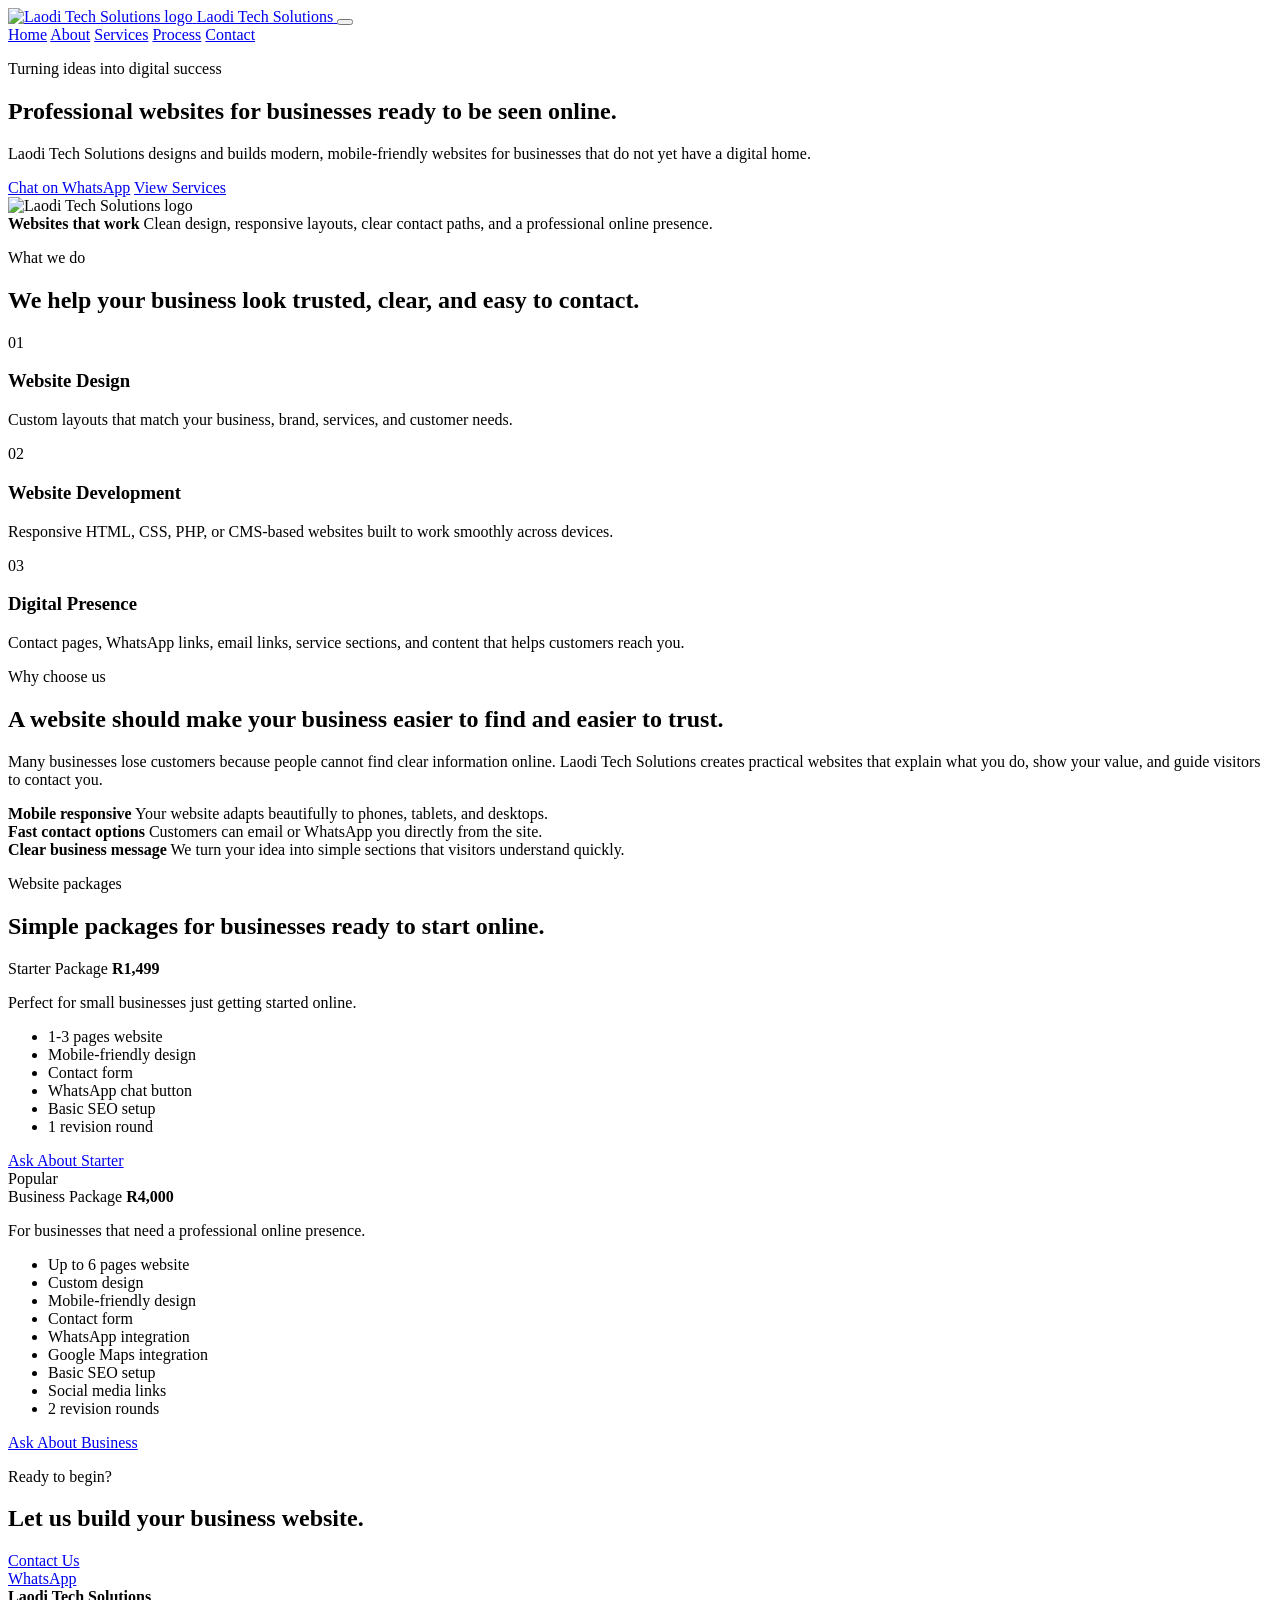
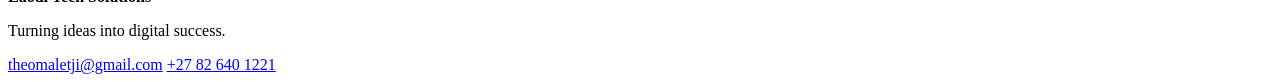
==== index.html @ 39cf4a42 "Add files via upload" ====
<!DOCTYPE html>
<html lang="en">
<head>
  <meta charset="UTF-8">
  <meta name="viewport" content="width=device-width, initial-scale=1.0">
  <title>Laodi Tech Solutions | Websites for Growing Businesses</title>
  <meta name="description" content="Laodi Tech Solutions designs and builds responsive websites for businesses that need a strong digital presence.">
  <link rel="stylesheet" href="assets/css/styles.css">
</head>
<body>
  <header class="site-header">
    <nav class="navbar container">
      <a class="brand" href="index.html" aria-label="Laodi Tech Solutions home">
        <img src="assets/images/laodi-logo.jpeg" alt="Laodi Tech Solutions logo">
        <span>Laodi Tech Solutions</span>
      </a>

      <button class="menu-toggle" type="button" aria-label="Open navigation menu" aria-expanded="false">
        <span></span>
        <span></span>
        <span></span>
      </button>

      <div class="nav-links">
        <a href="index.html" class="active">Home</a>
        <a href="about.html">About</a>
        <a href="services.html">Services</a>
        <a href="process.html">Process</a>
        <a href="contact.html">Contact</a>
      </div>
    </nav>
  </header>

  <main>
    <section class="hero">
      <div class="container hero-grid">
        <div class="hero-content">
          <p class="eyebrow">Turning ideas into digital success</p>
          <h1>Professional websites for businesses ready to be seen online.</h1>
          <p class="hero-text">
            Laodi Tech Solutions designs and builds modern, mobile-friendly websites for businesses that do not yet have a digital home.
          </p>
          <div class="hero-actions">
            <a class="btn btn-primary" href="https://wa.me/27826401221?text=Hello%20Laodi%20Tech%20Solutions%2C%20I%20need%20a%20website%20for%20my%20business." target="_blank" rel="noopener">Chat on WhatsApp</a>
            <a class="btn btn-secondary" href="services.html">View Services</a>
          </div>
        </div>

        <div class="hero-card" aria-label="Laodi Tech Solutions brand card">
          <img src="assets/images/laodi-logo.jpeg" alt="Laodi Tech Solutions logo">
          <div>
            <strong>Websites that work</strong>
            <span>Clean design, responsive layouts, clear contact paths, and a professional online presence.</span>
          </div>
        </div>
      </div>
    </section>

    <section class="section">
      <div class="container section-heading">
        <p class="eyebrow">What we do</p>
        <h2>We help your business look trusted, clear, and easy to contact.</h2>
      </div>

      <div class="container cards three-columns">
        <article class="card">
          <div class="card-icon">01</div>
          <h3>Website Design</h3>
          <p>Custom layouts that match your business, brand, services, and customer needs.</p>
        </article>
        <article class="card">
          <div class="card-icon">02</div>
          <h3>Website Development</h3>
          <p>Responsive HTML, CSS, PHP, or CMS-based websites built to work smoothly across devices.</p>
        </article>
        <article class="card">
          <div class="card-icon">03</div>
          <h3>Digital Presence</h3>
          <p>Contact pages, WhatsApp links, email links, service sections, and content that helps customers reach you.</p>
        </article>
      </div>
    </section>

    <section class="section split-section">
      <div class="container split-grid">
        <div>
          <p class="eyebrow">Why choose us</p>
          <h2>A website should make your business easier to find and easier to trust.</h2>
          <p>
            Many businesses lose customers because people cannot find clear information online. Laodi Tech Solutions creates practical websites that explain what you do, show your value, and guide visitors to contact you.
          </p>
        </div>
        <div class="feature-list">
          <div>
            <strong>Mobile responsive</strong>
            <span>Your website adapts beautifully to phones, tablets, and desktops.</span>
          </div>
          <div>
            <strong>Fast contact options</strong>
            <span>Customers can email or WhatsApp you directly from the site.</span>
          </div>
          <div>
            <strong>Clear business message</strong>
            <span>We turn your idea into simple sections that visitors understand quickly.</span>
          </div>
        </div>
      </div>
    </section>

    <section class="section">
      <div class="container section-heading">
        <p class="eyebrow">Website packages</p>
        <h2>Simple packages for businesses ready to start online.</h2>
      </div>

      <div class="container pricing-grid">
        <article class="pricing-card">
          <div class="pricing-head">
            <span>Starter Package</span>
            <strong>R1,499</strong>
          </div>
          <p>Perfect for small businesses just getting started online.</p>
          <ul>
            <li>1-3 pages website</li>
            <li>Mobile-friendly design</li>
            <li>Contact form</li>
            <li>WhatsApp chat button</li>
            <li>Basic SEO setup</li>
            <li>1 revision round</li>
          </ul>
          <a class="btn btn-primary full-width" href="https://wa.me/27826401221?text=Hello%20Laodi%20Tech%20Solutions%2C%20I%20am%20interested%20in%20the%20Starter%20Package%20for%20R1%2C499." target="_blank" rel="noopener">Ask About Starter</a>
        </article>

        <article class="pricing-card featured">
          <div class="pricing-badge">Popular</div>
          <div class="pricing-head">
            <span>Business Package</span>
            <strong>R4,000</strong>
          </div>
          <p>For businesses that need a professional online presence.</p>
          <ul>
            <li>Up to 6 pages website</li>
            <li>Custom design</li>
            <li>Mobile-friendly design</li>
            <li>Contact form</li>
            <li>WhatsApp integration</li>
            <li>Google Maps integration</li>
            <li>Basic SEO setup</li>
            <li>Social media links</li>
            <li>2 revision rounds</li>
          </ul>
          <a class="btn btn-primary full-width" href="https://wa.me/27826401221?text=Hello%20Laodi%20Tech%20Solutions%2C%20I%20am%20interested%20in%20the%20Business%20Package%20for%20R4%2C000." target="_blank" rel="noopener">Ask About Business</a>
        </article>
      </div>
    </section>

    <section class="cta-section">
      <div class="container cta">
        <div>
          <p class="eyebrow">Ready to begin?</p>
          <h2>Let us build your business website.</h2>
        </div>
        <a class="btn btn-light" href="contact.html">Contact Us</a>
      </div>
    </section>
  </main>

  <a class="whatsapp-float" href="https://wa.me/27826401221?text=Hello%20Laodi%20Tech%20Solutions%2C%20I%20would%20like%20to%20ask%20about%20a%20website." target="_blank" rel="noopener" aria-label="Chat with Laodi Tech Solutions on WhatsApp">
    WhatsApp
  </a>

  <footer class="site-footer">
    <div class="container footer-grid">
      <div>
        <strong>Laodi Tech Solutions</strong>
        <p>Turning ideas into digital success.</p>
      </div>
      <div>
        <a href="mailto:theomaletji@gmail.com">theomaletji@gmail.com</a>
        <a href="https://wa.me/27826401221" target="_blank" rel="noopener">+27 82 640 1221</a>
      </div>
    </div>
  </footer>

  <script src="assets/js/main.js"></script>
</body>
</html>
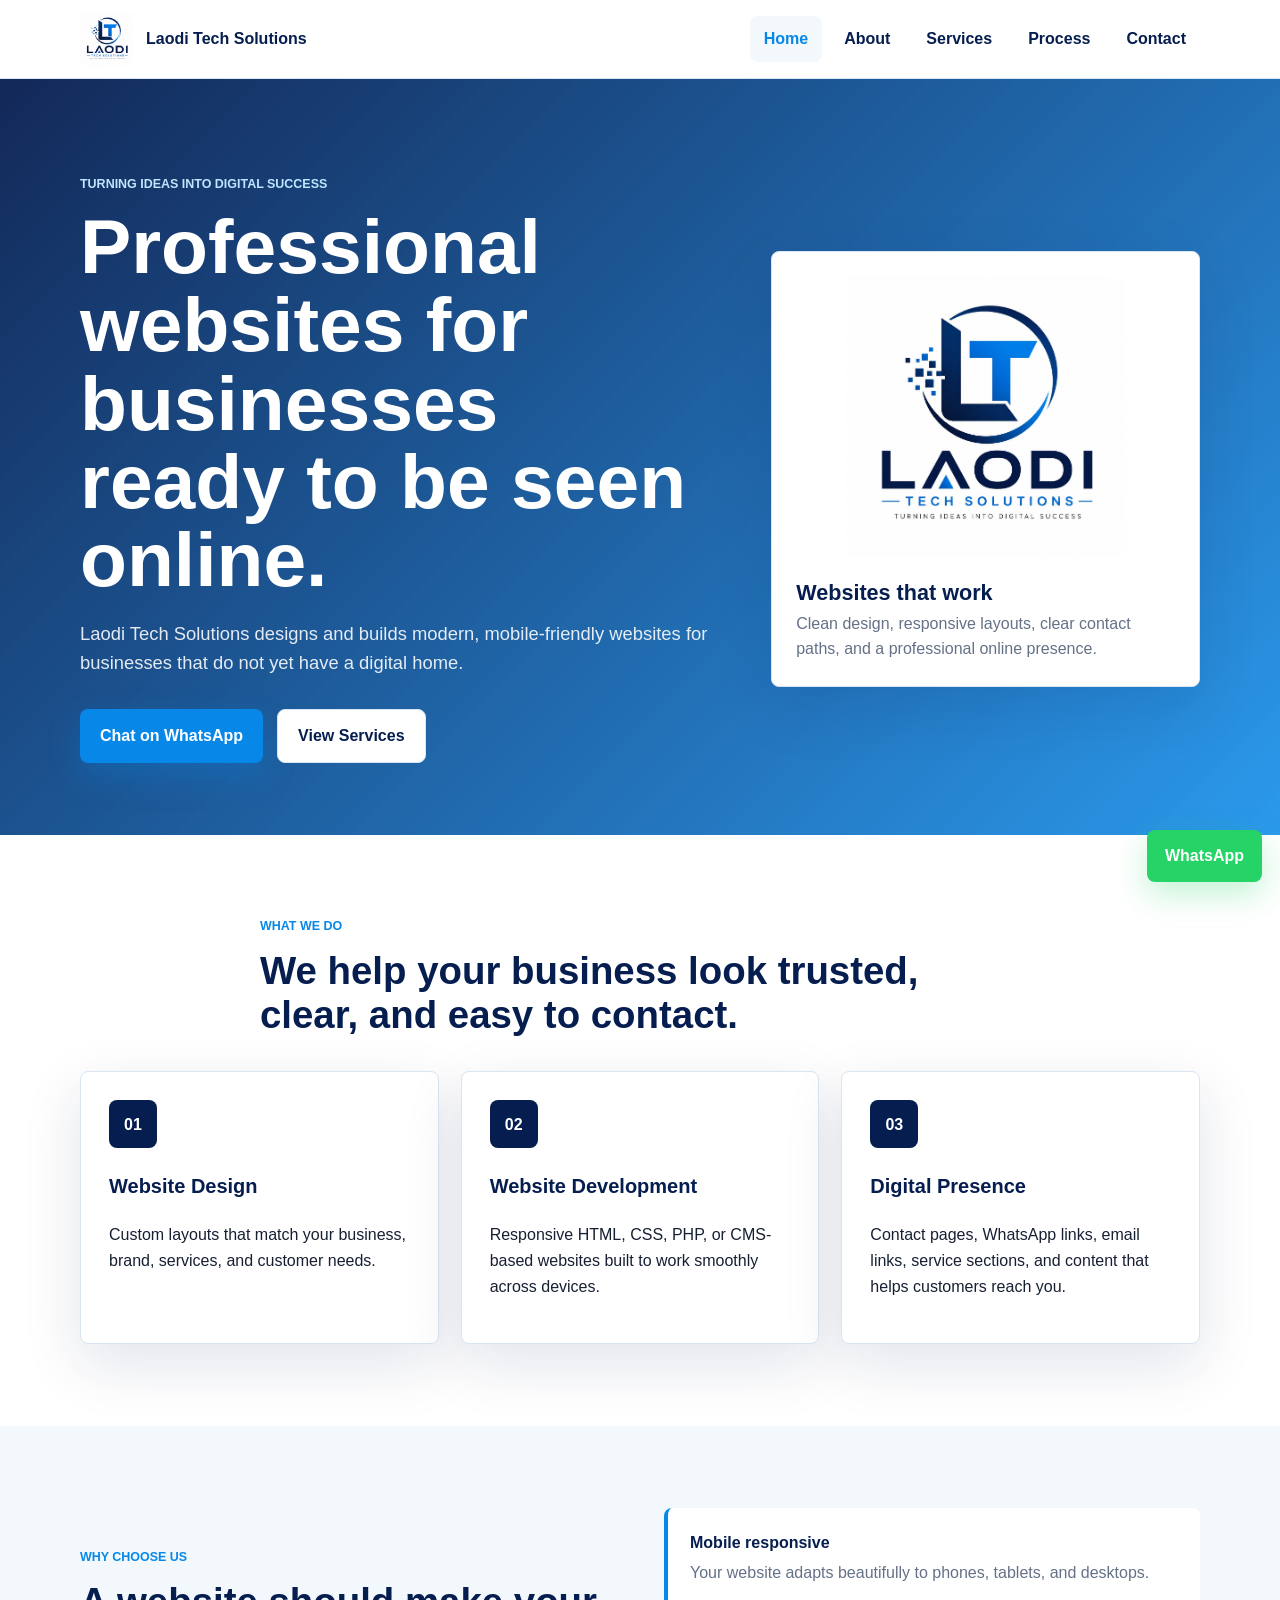
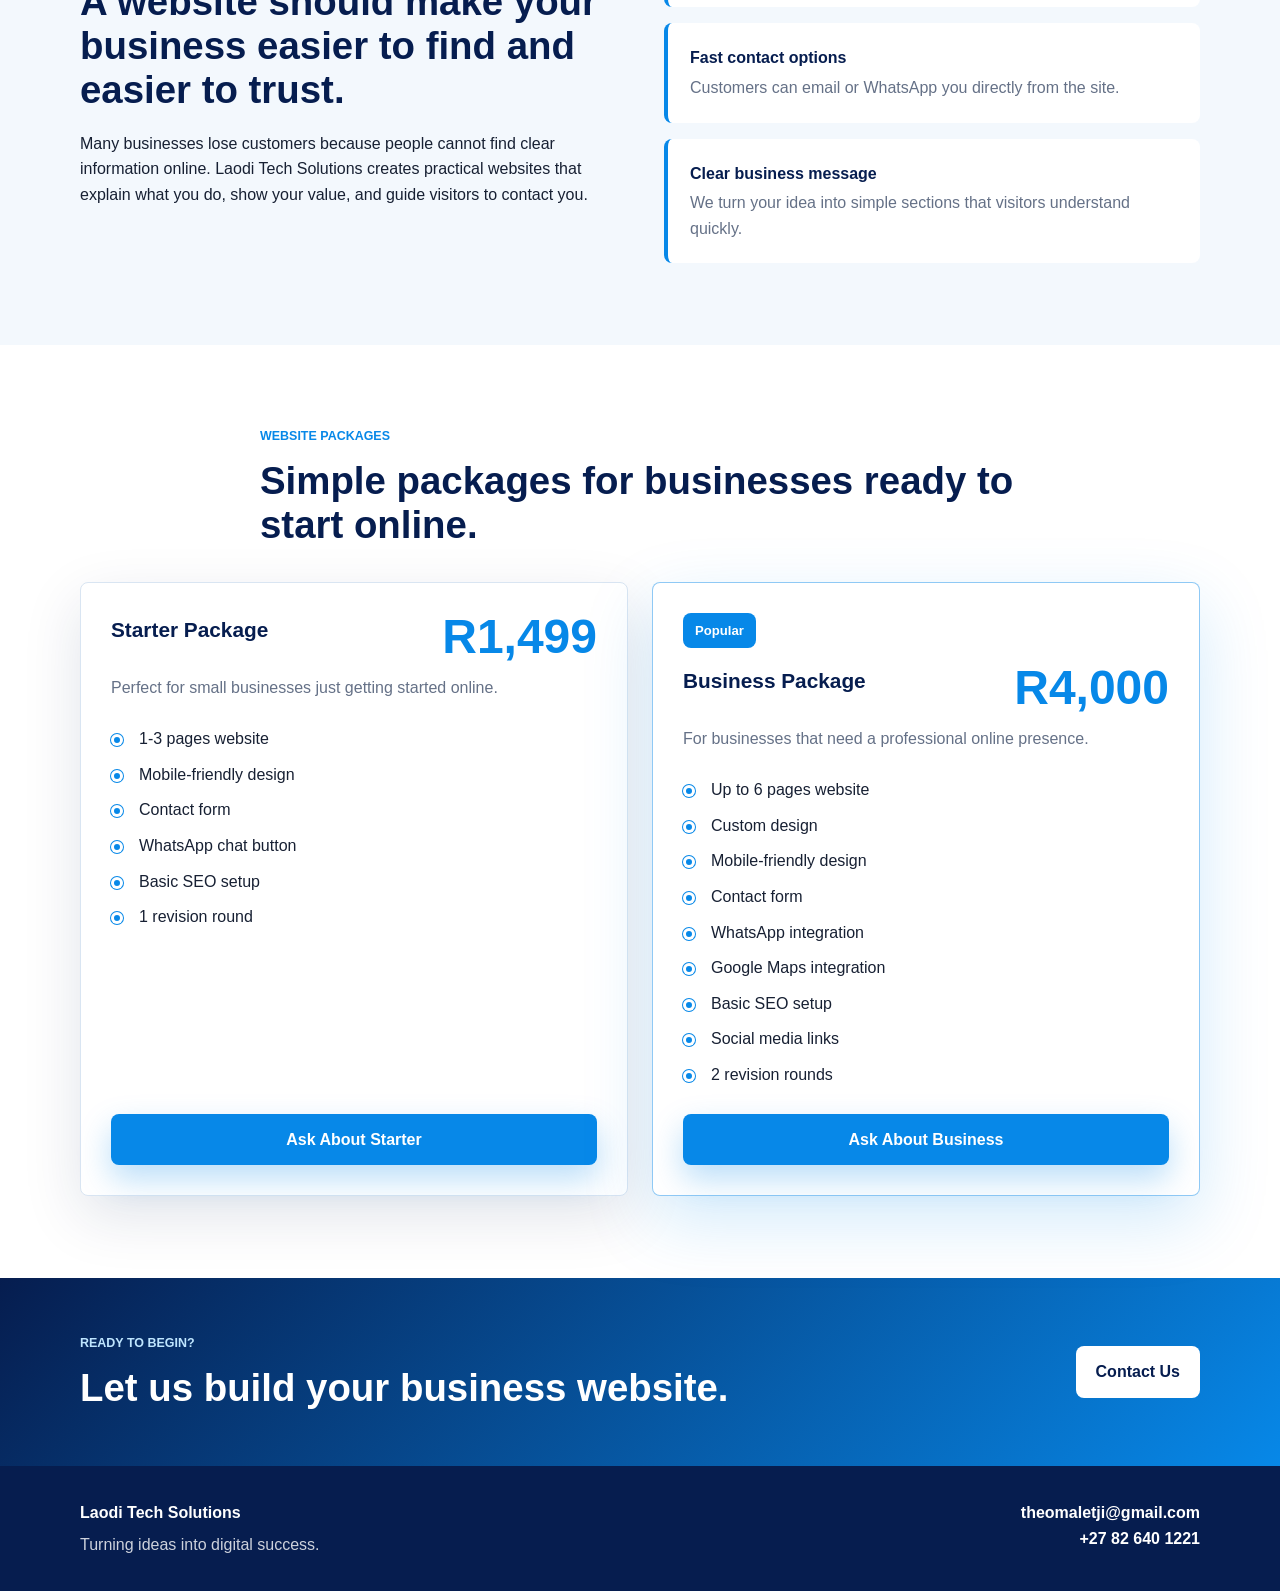
==== commit f491073e: "Add files via upload" ====
--- a/index.html
+++ b/index.html
@@ -5,13 +5,13 @@
   <meta name="viewport" content="width=device-width, initial-scale=1.0">
   <title>Laodi Tech Solutions | Websites for Growing Businesses</title>
   <meta name="description" content="Laodi Tech Solutions designs and builds responsive websites for businesses that need a strong digital presence.">
-  <link rel="stylesheet" href="assets/css/styles.css">
+  <link rel="stylesheet" href="styles.css">
 </head>
 <body>
   <header class="site-header">
     <nav class="navbar container">
       <a class="brand" href="index.html" aria-label="Laodi Tech Solutions home">
-        <img src="assets/images/laodi-logo.jpeg" alt="Laodi Tech Solutions logo">
+        <img src="laodi-logo.jpeg" alt="Laodi Tech Solutions logo">
         <span>Laodi Tech Solutions</span>
       </a>
 
@@ -47,7 +47,7 @@
         </div>
 
         <div class="hero-card" aria-label="Laodi Tech Solutions brand card">
-          <img src="assets/images/laodi-logo.jpeg" alt="Laodi Tech Solutions logo">
+          <img src="laodi-logo.jpeg" alt="Laodi Tech Solutions logo">
           <div>
             <strong>Websites that work</strong>
             <span>Clean design, responsive layouts, clear contact paths, and a professional online presence.</span>
@@ -182,6 +182,6 @@
     </div>
   </footer>
 
-  <script src="assets/js/main.js"></script>
+  <script src="main.js"></script>
 </body>
 </html>
--- a/styles.css
+++ b/styles.css
@@ -0,0 +1,695 @@
+:root {
+  --navy: #061d4f;
+  --navy-2: #0b3474;
+  --blue: #0788e8;
+  --blue-dark: #086dc0;
+  --ink: #172033;
+  --muted: #657187;
+  --line: #d9e5f2;
+  --soft: #f3f8fd;
+  --white: #ffffff;
+  --shadow: 0 20px 60px rgba(6, 29, 79, 0.12);
+}
+
+* {
+  box-sizing: border-box;
+}
+
+body {
+  margin: 0;
+  font-family: Arial, Helvetica, sans-serif;
+  color: var(--ink);
+  background: var(--white);
+  line-height: 1.6;
+}
+
+img {
+  max-width: 100%;
+  display: block;
+}
+
+a {
+  color: inherit;
+  text-decoration: none;
+}
+
+.container {
+  width: min(1120px, calc(100% - 32px));
+  margin: 0 auto;
+}
+
+.site-header {
+  position: sticky;
+  top: 0;
+  z-index: 50;
+  background: rgba(255, 255, 255, 0.94);
+  border-bottom: 1px solid var(--line);
+  backdrop-filter: blur(14px);
+}
+
+.navbar {
+  min-height: 78px;
+  display: flex;
+  align-items: center;
+  justify-content: space-between;
+  gap: 24px;
+}
+
+.brand {
+  display: flex;
+  align-items: center;
+  gap: 12px;
+  font-weight: 800;
+  color: var(--navy);
+}
+
+.brand img {
+  width: 54px;
+  height: 54px;
+  object-fit: contain;
+  border-radius: 8px;
+}
+
+.nav-links {
+  display: flex;
+  align-items: center;
+  gap: 8px;
+}
+
+.nav-links a {
+  padding: 10px 14px;
+  color: var(--navy);
+  font-weight: 700;
+  border-radius: 8px;
+}
+
+.nav-links a:hover,
+.nav-links a.active {
+  color: var(--blue);
+  background: var(--soft);
+}
+
+.menu-toggle {
+  display: none;
+  width: 44px;
+  height: 44px;
+  border: 1px solid var(--line);
+  background: var(--white);
+  border-radius: 8px;
+  cursor: pointer;
+}
+
+.menu-toggle span {
+  display: block;
+  width: 20px;
+  height: 2px;
+  margin: 5px auto;
+  background: var(--navy);
+}
+
+.hero {
+  padding: 96px 0 72px;
+  background:
+    linear-gradient(135deg, rgba(6, 29, 79, 0.95), rgba(8, 136, 232, 0.86)),
+    url("../images/laodi-logo.jpeg") center/420px no-repeat;
+  color: var(--white);
+}
+
+.hero-grid {
+  display: grid;
+  grid-template-columns: 1.2fr 0.8fr;
+  align-items: center;
+  gap: 48px;
+}
+
+.eyebrow {
+  margin: 0 0 12px;
+  color: var(--blue);
+  font-size: 0.78rem;
+  font-weight: 800;
+  letter-spacing: 0;
+  text-transform: uppercase;
+}
+
+.hero .eyebrow,
+.cta-section .eyebrow {
+  color: #bfe6ff;
+}
+
+h1,
+h2,
+h3,
+p {
+  margin-top: 0;
+}
+
+h1 {
+  max-width: 820px;
+  margin-bottom: 20px;
+  font-size: clamp(2.4rem, 6vw, 4.8rem);
+  line-height: 1.02;
+}
+
+h2 {
+  margin-bottom: 18px;
+  color: var(--navy);
+  font-size: clamp(1.8rem, 3vw, 2.6rem);
+  line-height: 1.15;
+}
+
+h3 {
+  color: var(--navy);
+  font-size: 1.25rem;
+}
+
+.hero-text {
+  max-width: 650px;
+  color: rgba(255, 255, 255, 0.88);
+  font-size: 1.15rem;
+}
+
+.hero-actions {
+  display: flex;
+  flex-wrap: wrap;
+  gap: 14px;
+  margin-top: 32px;
+}
+
+.btn {
+  display: inline-flex;
+  align-items: center;
+  justify-content: center;
+  min-height: 48px;
+  padding: 13px 20px;
+  border: 0;
+  border-radius: 8px;
+  font-weight: 800;
+  cursor: pointer;
+  transition: transform 0.2s ease, box-shadow 0.2s ease, background 0.2s ease;
+}
+
+.btn:hover {
+  transform: translateY(-2px);
+}
+
+.btn-primary {
+  color: var(--white);
+  background: var(--blue);
+  box-shadow: 0 14px 32px rgba(7, 136, 232, 0.28);
+}
+
+.btn-primary:hover {
+  background: var(--blue-dark);
+}
+
+.btn-secondary {
+  color: var(--navy);
+  background: var(--white);
+  border: 1px solid var(--line);
+}
+
+.btn-light {
+  color: var(--navy);
+  background: var(--white);
+}
+
+.full-width {
+  width: 100%;
+}
+
+.hero-card,
+.highlight-box,
+.contact-panel,
+.contact-form,
+.service-card,
+.card {
+  border: 1px solid var(--line);
+  border-radius: 8px;
+  background: var(--white);
+  box-shadow: var(--shadow);
+}
+
+.hero-card {
+  padding: 24px;
+  color: var(--ink);
+}
+
+.hero-card img {
+  width: 100%;
+  max-height: 280px;
+  object-fit: contain;
+  margin-bottom: 20px;
+  border-radius: 8px;
+  background: var(--white);
+}
+
+.hero-card strong,
+.hero-card span {
+  display: block;
+}
+
+.hero-card strong {
+  color: var(--navy);
+  font-size: 1.35rem;
+}
+
+.hero-card span {
+  color: var(--muted);
+}
+
+.section {
+  padding: 82px 0;
+}
+
+.section-heading {
+  max-width: 760px;
+  margin-bottom: 34px;
+}
+
+.cards,
+.service-grid {
+  display: grid;
+  gap: 22px;
+}
+
+.three-columns {
+  grid-template-columns: repeat(3, 1fr);
+}
+
+.card,
+.service-card {
+  padding: 28px;
+}
+
+.card-icon {
+  width: 48px;
+  height: 48px;
+  display: grid;
+  place-items: center;
+  margin-bottom: 22px;
+  color: var(--white);
+  background: var(--navy);
+  border-radius: 8px;
+  font-weight: 800;
+}
+
+.split-section,
+.soft-bg {
+  background: var(--soft);
+}
+
+.split-grid {
+  display: grid;
+  grid-template-columns: 1fr 1fr;
+  align-items: center;
+  gap: 48px;
+}
+
+.feature-list {
+  display: grid;
+  gap: 16px;
+}
+
+.feature-list div {
+  padding: 22px;
+  border-left: 4px solid var(--blue);
+  border-radius: 8px;
+  background: var(--white);
+}
+
+.feature-list strong,
+.feature-list span {
+  display: block;
+}
+
+.feature-list strong {
+  color: var(--navy);
+  margin-bottom: 4px;
+}
+
+.feature-list span {
+  color: var(--muted);
+}
+
+.cta-section {
+  padding: 56px 0;
+  color: var(--white);
+  background: linear-gradient(135deg, var(--navy), var(--blue));
+}
+
+.cta {
+  display: flex;
+  align-items: center;
+  justify-content: space-between;
+  gap: 24px;
+}
+
+.cta h2 {
+  margin-bottom: 0;
+  color: var(--white);
+}
+
+.page-hero {
+  padding: 86px 0;
+  color: var(--white);
+  background: linear-gradient(135deg, var(--navy), var(--blue));
+}
+
+.page-hero h1 {
+  font-size: clamp(2.2rem, 5vw, 4rem);
+}
+
+.page-hero p:not(.eyebrow) {
+  max-width: 760px;
+  color: rgba(255, 255, 255, 0.88);
+  font-size: 1.1rem;
+}
+
+.highlight-box {
+  padding: 32px;
+}
+
+.highlight-box img {
+  max-width: 260px;
+  margin-bottom: 24px;
+  border-radius: 8px;
+}
+
+.service-grid {
+  grid-template-columns: repeat(2, 1fr);
+}
+
+.service-card ul {
+  padding-left: 20px;
+  margin-bottom: 0;
+  color: var(--muted);
+}
+
+.pricing-grid {
+  display: grid;
+  grid-template-columns: repeat(2, 1fr);
+  gap: 24px;
+  align-items: stretch;
+}
+
+.pricing-card {
+  position: relative;
+  display: flex;
+  flex-direction: column;
+  padding: 30px;
+  border: 1px solid var(--line);
+  border-radius: 8px;
+  background: var(--white);
+  box-shadow: var(--shadow);
+}
+
+.pricing-card.featured {
+  border-color: rgba(7, 136, 232, 0.45);
+  box-shadow: 0 24px 70px rgba(7, 136, 232, 0.18);
+}
+
+.pricing-badge {
+  width: fit-content;
+  margin-bottom: 16px;
+  padding: 7px 12px;
+  color: var(--white);
+  background: var(--blue);
+  border-radius: 8px;
+  font-size: 0.82rem;
+  font-weight: 800;
+}
+
+.pricing-head {
+  display: flex;
+  align-items: flex-start;
+  justify-content: space-between;
+  gap: 18px;
+  margin-bottom: 14px;
+}
+
+.pricing-head span {
+  color: var(--navy);
+  font-size: 1.3rem;
+  font-weight: 800;
+}
+
+.pricing-head strong {
+  color: var(--blue);
+  font-size: clamp(2rem, 4vw, 3rem);
+  line-height: 1;
+  white-space: nowrap;
+}
+
+.pricing-card p {
+  color: var(--muted);
+}
+
+.pricing-card ul {
+  display: grid;
+  gap: 10px;
+  padding: 0;
+  margin: 10px 0 26px;
+  list-style: none;
+}
+
+.pricing-card li {
+  position: relative;
+  padding-left: 28px;
+  color: var(--ink);
+}
+
+.pricing-card li::before {
+  content: "";
+  position: absolute;
+  left: 0;
+  top: 8px;
+  width: 12px;
+  height: 12px;
+  border-radius: 50%;
+  background: var(--blue);
+  box-shadow: inset 0 0 0 3px var(--white), 0 0 0 1px var(--blue);
+}
+
+.pricing-card .btn {
+  margin-top: auto;
+}
+
+.timeline {
+  display: grid;
+  gap: 20px;
+}
+
+.timeline article {
+  display: grid;
+  grid-template-columns: 72px 1fr;
+  gap: 22px;
+  padding: 28px;
+  border: 1px solid var(--line);
+  border-radius: 8px;
+  background: var(--white);
+  box-shadow: var(--shadow);
+}
+
+.timeline span {
+  width: 56px;
+  height: 56px;
+  display: grid;
+  place-items: center;
+  color: var(--white);
+  background: var(--blue);
+  border-radius: 8px;
+  font-weight: 800;
+}
+
+.timeline h2 {
+  margin-bottom: 8px;
+  font-size: 1.6rem;
+}
+
+.contact-grid {
+  display: grid;
+  grid-template-columns: 0.9fr 1.1fr;
+  align-items: start;
+  gap: 28px;
+}
+
+.contact-panel,
+.contact-form {
+  padding: 30px;
+}
+
+.contact-method {
+  padding: 18px 0;
+  border-top: 1px solid var(--line);
+}
+
+.contact-method strong,
+.contact-method a {
+  display: block;
+}
+
+.contact-method strong {
+  color: var(--navy);
+}
+
+.contact-method a {
+  color: var(--blue);
+  font-weight: 800;
+  overflow-wrap: anywhere;
+}
+
+.contact-form {
+  display: grid;
+  gap: 12px;
+}
+
+.contact-form label {
+  color: var(--navy);
+  font-weight: 800;
+}
+
+.contact-form input,
+.contact-form textarea {
+  width: 100%;
+  padding: 14px 15px;
+  border: 1px solid var(--line);
+  border-radius: 8px;
+  font: inherit;
+}
+
+.contact-form input:focus,
+.contact-form textarea:focus {
+  outline: 3px solid rgba(7, 136, 232, 0.18);
+  border-color: var(--blue);
+}
+
+.whatsapp-float {
+  position: fixed;
+  right: 18px;
+  bottom: 18px;
+  z-index: 40;
+  padding: 13px 18px;
+  color: var(--white);
+  background: #25d366;
+  border-radius: 8px;
+  font-weight: 800;
+  box-shadow: 0 12px 32px rgba(37, 211, 102, 0.28);
+}
+
+.site-footer {
+  padding: 34px 0;
+  color: rgba(255, 255, 255, 0.8);
+  background: var(--navy);
+}
+
+.footer-grid {
+  display: flex;
+  justify-content: space-between;
+  gap: 24px;
+}
+
+.site-footer strong {
+  display: block;
+  color: var(--white);
+  margin-bottom: 6px;
+}
+
+.site-footer p {
+  margin-bottom: 0;
+}
+
+.site-footer a {
+  display: block;
+  color: var(--white);
+  font-weight: 700;
+  text-align: right;
+}
+
+@media (max-width: 850px) {
+  .menu-toggle {
+    display: block;
+  }
+
+  .nav-links {
+    position: absolute;
+    top: 78px;
+    left: 0;
+    right: 0;
+    display: none;
+    flex-direction: column;
+    align-items: stretch;
+    padding: 16px;
+    background: var(--white);
+    border-bottom: 1px solid var(--line);
+  }
+
+  .nav-links.open {
+    display: flex;
+  }
+
+  .nav-links a {
+    padding: 14px 16px;
+  }
+
+  .hero {
+    padding: 68px 0 48px;
+  }
+
+  .hero-grid,
+  .split-grid,
+  .contact-grid,
+  .service-grid,
+  .pricing-grid,
+  .three-columns {
+    grid-template-columns: 1fr;
+  }
+
+  .hero-card {
+    max-width: 460px;
+  }
+
+  .cta,
+  .footer-grid {
+    align-items: flex-start;
+    flex-direction: column;
+  }
+
+  .site-footer a {
+    text-align: left;
+  }
+}
+
+@media (max-width: 520px) {
+  .brand span {
+    font-size: 0.92rem;
+  }
+
+  .brand img {
+    width: 46px;
+    height: 46px;
+  }
+
+  .section,
+  .page-hero {
+    padding: 58px 0;
+  }
+
+  .hero-actions,
+  .hero-actions .btn,
+  .cta .btn {
+    width: 100%;
+  }
+
+  .timeline article {
+    grid-template-columns: 1fr;
+  }
+
+  .pricing-head {
+    display: block;
+  }
+
+  .pricing-head strong {
+    display: block;
+    margin-top: 10px;
+  }
+}
